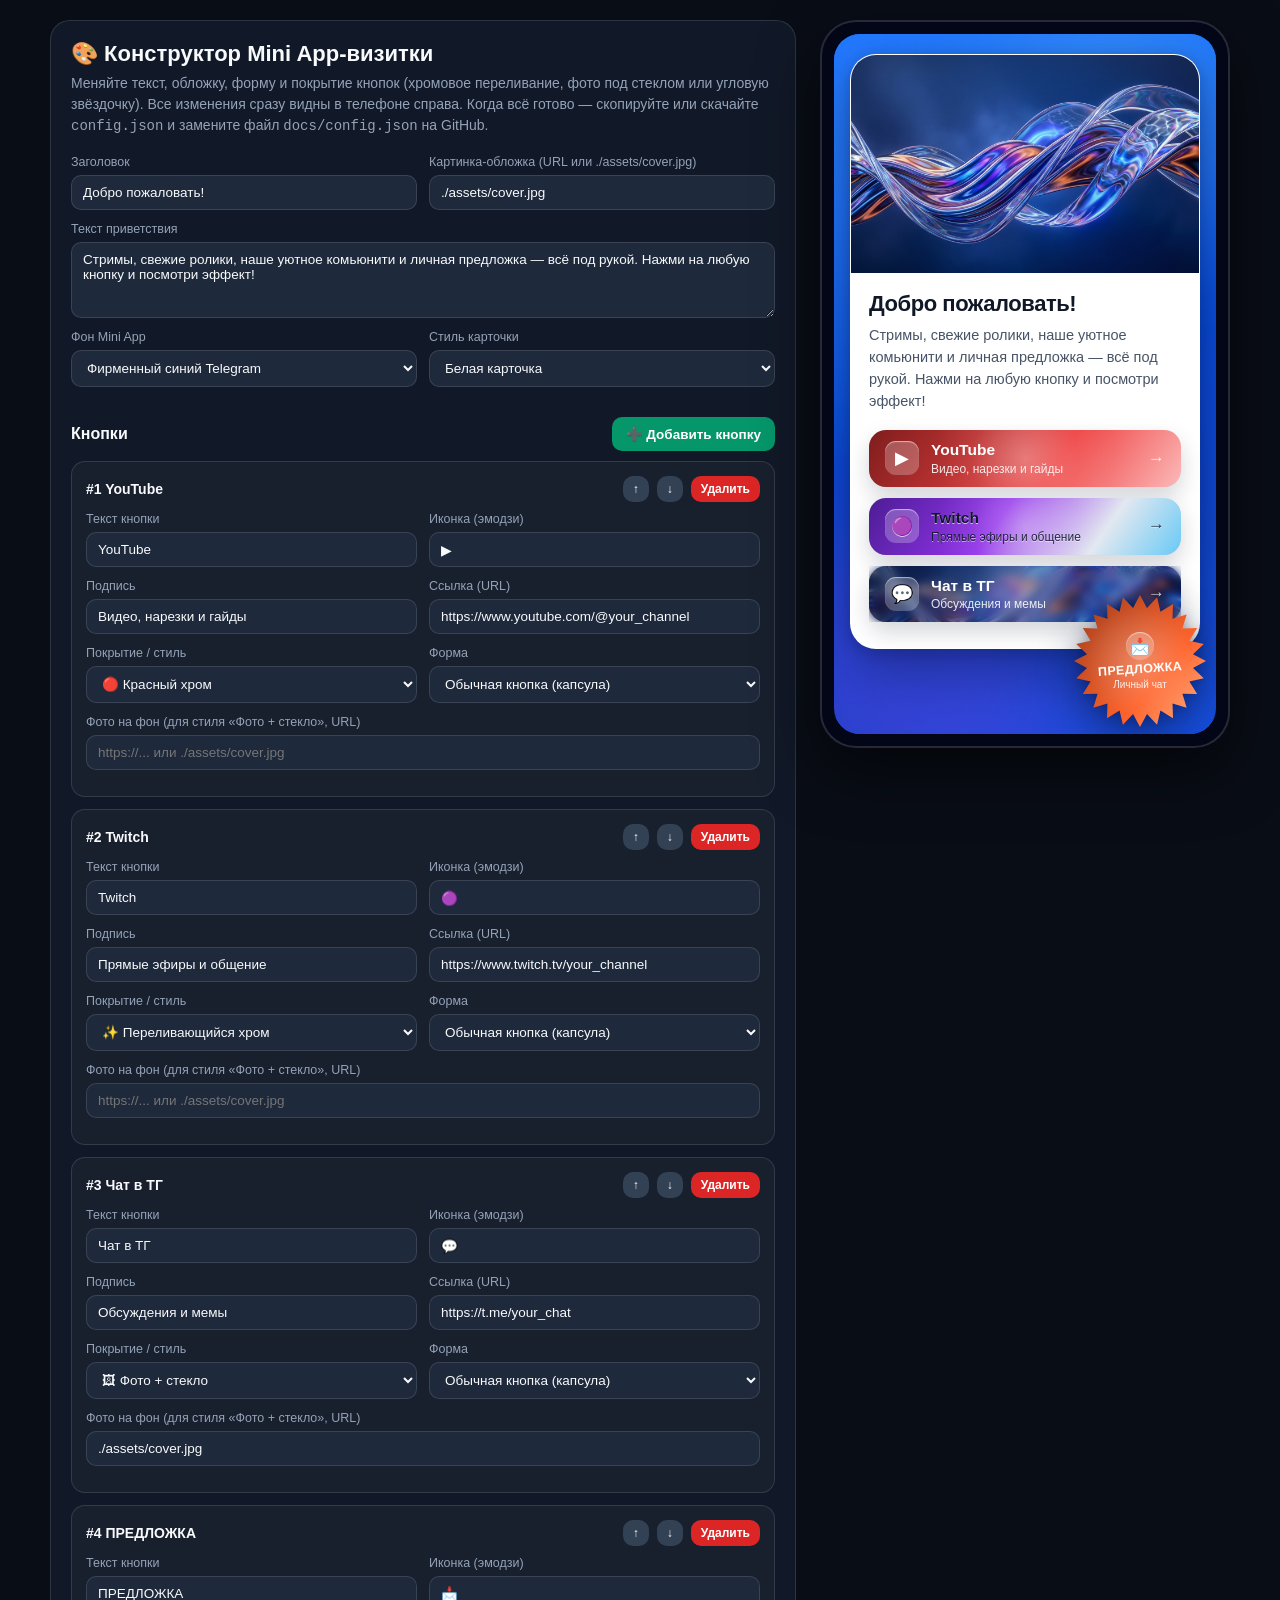
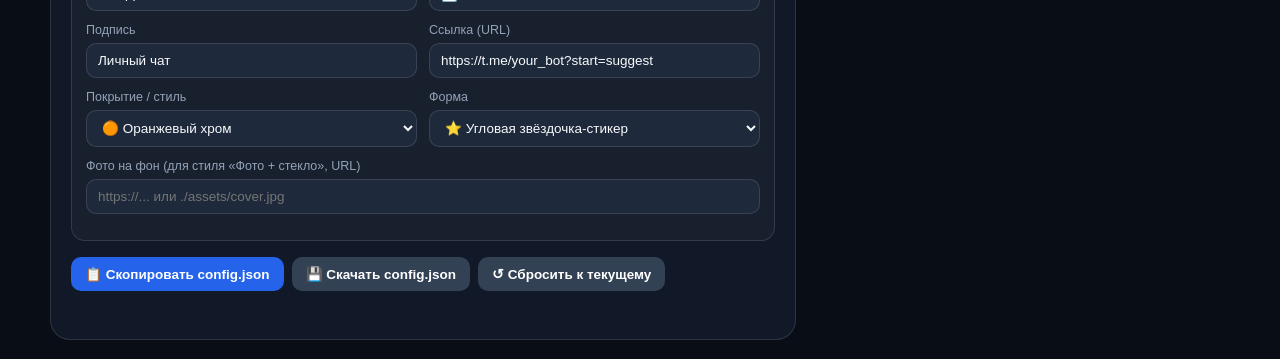
==== docs/editor.html @ f191b09d "Add Telegram channel bot and liquid-chrome Mini App" ====
<!DOCTYPE html>
<html lang="ru">
<head>
  <meta charset="UTF-8" />
  <meta name="viewport" content="width=device-width, initial-scale=1.0" />
  <title>Конструктор Mini App-визитки</title>
  <style>
    :root {
      color-scheme: dark;
      --panel-bg: #111827;
      --surface: #1e293b;
      --border: rgba(255, 255, 255, 0.12);
      --text: #f8fafc;
      --muted: #94a3b8;
      --accent: #38bdf8;
    }

    * { box-sizing: border-box; }
    body {
      margin: 0;
      font-family: -apple-system, BlinkMacSystemFont, "Segoe UI", Roboto, Inter, sans-serif;
      background: #090d16;
      color: var(--text);
      min-height: 100vh;
    }

    .layout {
      max-width: 1220px;
      margin: 0 auto;
      padding: 20px;
      display: grid;
      grid-template-columns: minmax(340px, 1fr) 410px;
      gap: 24px;
      align-items: start;
    }

    @media (max-width: 920px) {
      .layout { grid-template-columns: 1fr; }
    }

    .panel {
      background: var(--panel-bg);
      border: 1px solid var(--border);
      border-radius: 20px;
      padding: 20px;
    }

    h1 { margin: 0 0 6px; font-size: 22px; }
    .lead { margin: 0 0 18px; color: var(--muted); font-size: 14px; line-height: 1.5; }
    h2 { margin: 22px 0 10px; font-size: 16px; }

    .grid-2 {
      display: grid;
      grid-template-columns: 1fr 1fr;
      gap: 12px;
    }

    label {
      display: flex;
      flex-direction: column;
      gap: 6px;
      font-size: 12.5px;
      color: var(--muted);
      margin-bottom: 12px;
    }

    input, textarea, select {
      width: 100%;
      background: var(--surface);
      color: var(--text);
      border: 1px solid var(--border);
      border-radius: 10px;
      padding: 9px 11px;
      font: inherit;
      font-size: 13.5px;
    }

    textarea { min-height: 76px; resize: vertical; }

    .btn-card {
      background: rgba(255, 255, 255, 0.03);
      border: 1px solid var(--border);
      border-radius: 14px;
      padding: 14px;
      margin-bottom: 12px;
    }

    .btn-card-head {
      display: flex;
      justify-content: space-between;
      align-items: center;
      margin-bottom: 10px;
      gap: 8px;
    }

    .btn-card-title { font-weight: 700; font-size: 14px; }

    .actions {
      display: flex;
      flex-wrap: wrap;
      gap: 8px;
    }

    button {
      border: 0;
      border-radius: 10px;
      padding: 9px 14px;
      font: inherit;
      font-size: 13.5px;
      font-weight: 600;
      cursor: pointer;
      color: #fff;
      background: #2563eb;
    }

    button.secondary { background: #334155; }
    button.success { background: #059669; }
    button.danger { background: #dc2626; padding: 6px 10px; font-size: 12px; }
    button.small { padding: 6px 10px; font-size: 12px; }

    .phone-frame {
      position: sticky;
      top: 18px;
      background: #020617;
      border-radius: 36px;
      padding: 12px;
      border: 2px solid rgba(255, 255, 255, 0.14);
      box-shadow: 0 24px 60px rgba(0, 0, 0, 0.55);
    }

    .phone-frame iframe {
      width: 100%;
      height: 700px;
      border: 0;
      border-radius: 26px;
      display: block;
      background: #0c63ff;
    }

    .toast {
      margin-top: 10px;
      font-size: 13px;
      color: #4ade80;
      min-height: 18px;
    }
  </style>
</head>
<body>
  <div class="layout">
    <section class="panel">
      <h1>🎨 Конструктор Mini App-визитки</h1>
      <p class="lead">
        Меняйте текст, обложку, форму и покрытие кнопок (хромовое переливание, фото под стеклом или угловую звёздочку).
        Все изменения сразу видны в телефоне справа. Когда всё готово — скопируйте или скачайте <code>config.json</code> и замените файл <code>docs/config.json</code> на GitHub.
      </p>

      <div class="grid-2">
        <label>
          Заголовок
          <input id="brandTitle" type="text" />
        </label>
        <label>
          Картинка-обложка (URL или ./assets/cover.jpg)
          <input id="coverImage" type="text" />
        </label>
      </div>

      <label>
        Текст приветствия
        <textarea id="subtitle"></textarea>
      </label>

      <div class="grid-2">
        <label>
          Фон Mini App
          <select id="bgMode">
            <option value="telegram-blue">Фирменный синий Telegram</option>
            <option value="telegram-dark">Тёмный неон</option>
            <option value="telegram-theme">Авто-тема пользователя</option>
          </select>
        </label>
        <label>
          Стиль карточки
          <select id="cardTone">
            <option value="light">Белая карточка</option>
            <option value="dark">Тёмная карточка</option>
          </select>
        </label>
      </div>

      <div style="display:flex; justify-content:space-between; align-items:center; margin:18px 0 10px;">
        <h2 style="margin:0;">Кнопки</h2>
        <button id="addBtn" class="success" type="button">➕ Добавить кнопку</button>
      </div>

      <div id="buttonsEditor"></div>

      <div class="actions" style="margin-top:16px;">
        <button id="copyBtn" type="button">📋 Скопировать config.json</button>
        <button id="downloadBtn" class="secondary" type="button">💾 Скачать config.json</button>
        <button id="resetBtn" class="secondary" type="button">↺ Сбросить к текущему</button>
      </div>
      <div class="toast" id="toast"></div>
    </section>

    <aside class="phone-frame">
      <iframe id="previewFrame" src="./index.html?preview=1" title="Живой предпросмотр Mini App"></iframe>
    </aside>
  </div>

  <script>
    const STORAGE_KEY = "tg_miniapp_preview_config_v1";
    const VARIANTS = [
      ["chrome-iridescent", "✨ Переливающийся хром"],
      ["chrome-red", "🔴 Красный хром"],
      ["chrome-blue", "🔵 Синий хром"],
      ["chrome-green", "🟢 Зелёный хром"],
      ["chrome-orange", "🟠 Оранжевый хром"],
      ["photo-glass", "🖼 Фото + стекло"]
    ];
    const SHAPES = [
      ["pill", "Обычная кнопка (капсула)"],
      ["starburst", "⭐ Угловая звёздочка-стикер"]
    ];

    let state = null;
    const frame = document.getElementById("previewFrame");
    const toast = document.getElementById("toast");

    function showToast(msg) {
      toast.textContent = msg;
      setTimeout(() => { if (toast.textContent === msg) toast.textContent = ""; }, 2600);
    }

    function syncPreview() {
      localStorage.setItem(STORAGE_KEY, JSON.stringify(state));
      if (frame.contentWindow) {
        frame.contentWindow.postMessage({ type: "MINIAPP_CONFIG_UPDATE", config: state }, "*");
      }
    }

    function renderEditor() {
      document.getElementById("brandTitle").value = state.brandTitle || "";
      document.getElementById("subtitle").value = state.subtitle || "";
      document.getElementById("coverImage").value = state.coverImage || "";
      document.getElementById("bgMode").value = state.theme?.bgMode || "telegram-blue";
      document.getElementById("cardTone").value = state.theme?.cardTone || "light";

      const container = document.getElementById("buttonsEditor");
      container.innerHTML = "";

      state.buttons.forEach((btn, idx) => {
        const card = document.createElement("div");
        card.className = "btn-card";

        const variantOpts = VARIANTS.map(([val, lbl]) =>
          `<option value="${val}" ${btn.variant === val ? "selected" : ""}>${lbl}</option>`
        ).join("");
        const shapeOpts = SHAPES.map(([val, lbl]) =>
          `<option value="${val}" ${btn.shape === val ? "selected" : ""}>${lbl}</option>`
        ).join("");

        card.innerHTML = `
          <div class="btn-card-head">
            <span class="btn-card-title">#${idx + 1} ${btn.title || "Кнопка"}</span>
            <div class="actions">
              <button class="secondary small" data-move="-1" type="button">↑</button>
              <button class="secondary small" data-move="1" type="button">↓</button>
              <button class="danger" data-del="1" type="button">Удалить</button>
            </div>
          </div>
          <div class="grid-2">
            <label>Текст кнопки <input data-field="title" value="${(btn.title || "").replace(/"/g, "&quot;")}" /></label>
            <label>Иконка (эмодзи) <input data-field="icon" value="${(btn.icon || "").replace(/"/g, "&quot;")}" /></label>
          </div>
          <div class="grid-2">
            <label>Подпись <input data-field="subtitle" value="${(btn.subtitle || "").replace(/"/g, "&quot;")}" /></label>
            <label>Ссылка (URL) <input data-field="url" value="${(btn.url || "").replace(/"/g, "&quot;")}" /></label>
          </div>
          <div class="grid-2">
            <label>Покрытие / стиль <select data-field="variant">${variantOpts}</select></label>
            <label>Форма <select data-field="shape">${shapeOpts}</select></label>
          </div>
          <label>Фото на фон (для стиля «Фото + стекло», URL)
            <input data-field="bgImage" placeholder="https://... или ./assets/cover.jpg" value="${(btn.bgImage || "").replace(/"/g, "&quot;")}" />
          </label>
        `;

        card.querySelectorAll("[data-field]").forEach((input) => {
          input.addEventListener("input", () => {
            btn[input.dataset.field] = input.value;
            if (input.dataset.field === "title") {
              card.querySelector(".btn-card-title").textContent = `#${idx + 1} ${btn.title || "Кнопка"}`;
            }
            syncPreview();
          });
        });

        card.querySelectorAll("[data-move]").forEach((moveBtn) => {
          moveBtn.addEventListener("click", () => {
            const delta = Number(moveBtn.dataset.move);
            const target = idx + delta;
            if (target < 0 || target >= state.buttons.length) return;
            [state.buttons[idx], state.buttons[target]] = [state.buttons[target], state.buttons[idx]];
            renderEditor();
            syncPreview();
          });
        });

        card.querySelector("[data-del]").addEventListener("click", () => {
          state.buttons.splice(idx, 1);
          renderEditor();
          syncPreview();
        });

        container.appendChild(card);
      });
    }

    async function init() {
      const resp = await fetch(`./config.json?v=${Date.now()}`);
      state = await resp.json();
      renderEditor();
      syncPreview();

      ["brandTitle", "subtitle", "coverImage"].forEach((id) => {
        document.getElementById(id).addEventListener("input", (e) => {
          state[id] = e.target.value;
          syncPreview();
        });
      });

      ["bgMode", "cardTone"].forEach((id) => {
        document.getElementById(id).addEventListener("change", (e) => {
          state.theme = state.theme || {};
          state.theme[id] = e.target.value;
          syncPreview();
        });
      });

      document.getElementById("addBtn").addEventListener("click", () => {
        state.buttons.push({
          id: "btn_" + Date.now().toString(36),
          title: "Новая кнопка",
          subtitle: "Описание ссылки",
          url: "https://t.me/",
          icon: "✨",
          variant: "chrome-iridescent",
          shape: "pill",
          bgImage: ""
        });
        renderEditor();
        syncPreview();
      });

      document.getElementById("copyBtn").addEventListener("click", async () => {
        await navigator.clipboard.writeText(JSON.stringify(state, null, 2));
        showToast("✅ config.json скопирован в буфер обмена!");
      });

      document.getElementById("downloadBtn").addEventListener("click", () => {
        const blob = new Blob([JSON.stringify(state, null, 2)], { type: "application/json" });
        const a = document.createElement("a");
        a.href = URL.createObjectURL(blob);
        a.download = "config.json";
        a.click();
        URL.revokeObjectURL(a.href);
        showToast("💾 config.json скачан!");
      });

      document.getElementById("resetBtn").addEventListener("click", async () => {
        localStorage.removeItem(STORAGE_KEY);
        const r = await fetch(`./config.json?v=${Date.now()}`);
        state = await r.json();
        renderEditor();
        syncPreview();
        showToast("↺ Сброшено к config.json с сервера");
      });

      frame.addEventListener("load", syncPreview);
    }

    init();
  </script>
</body>
</html>
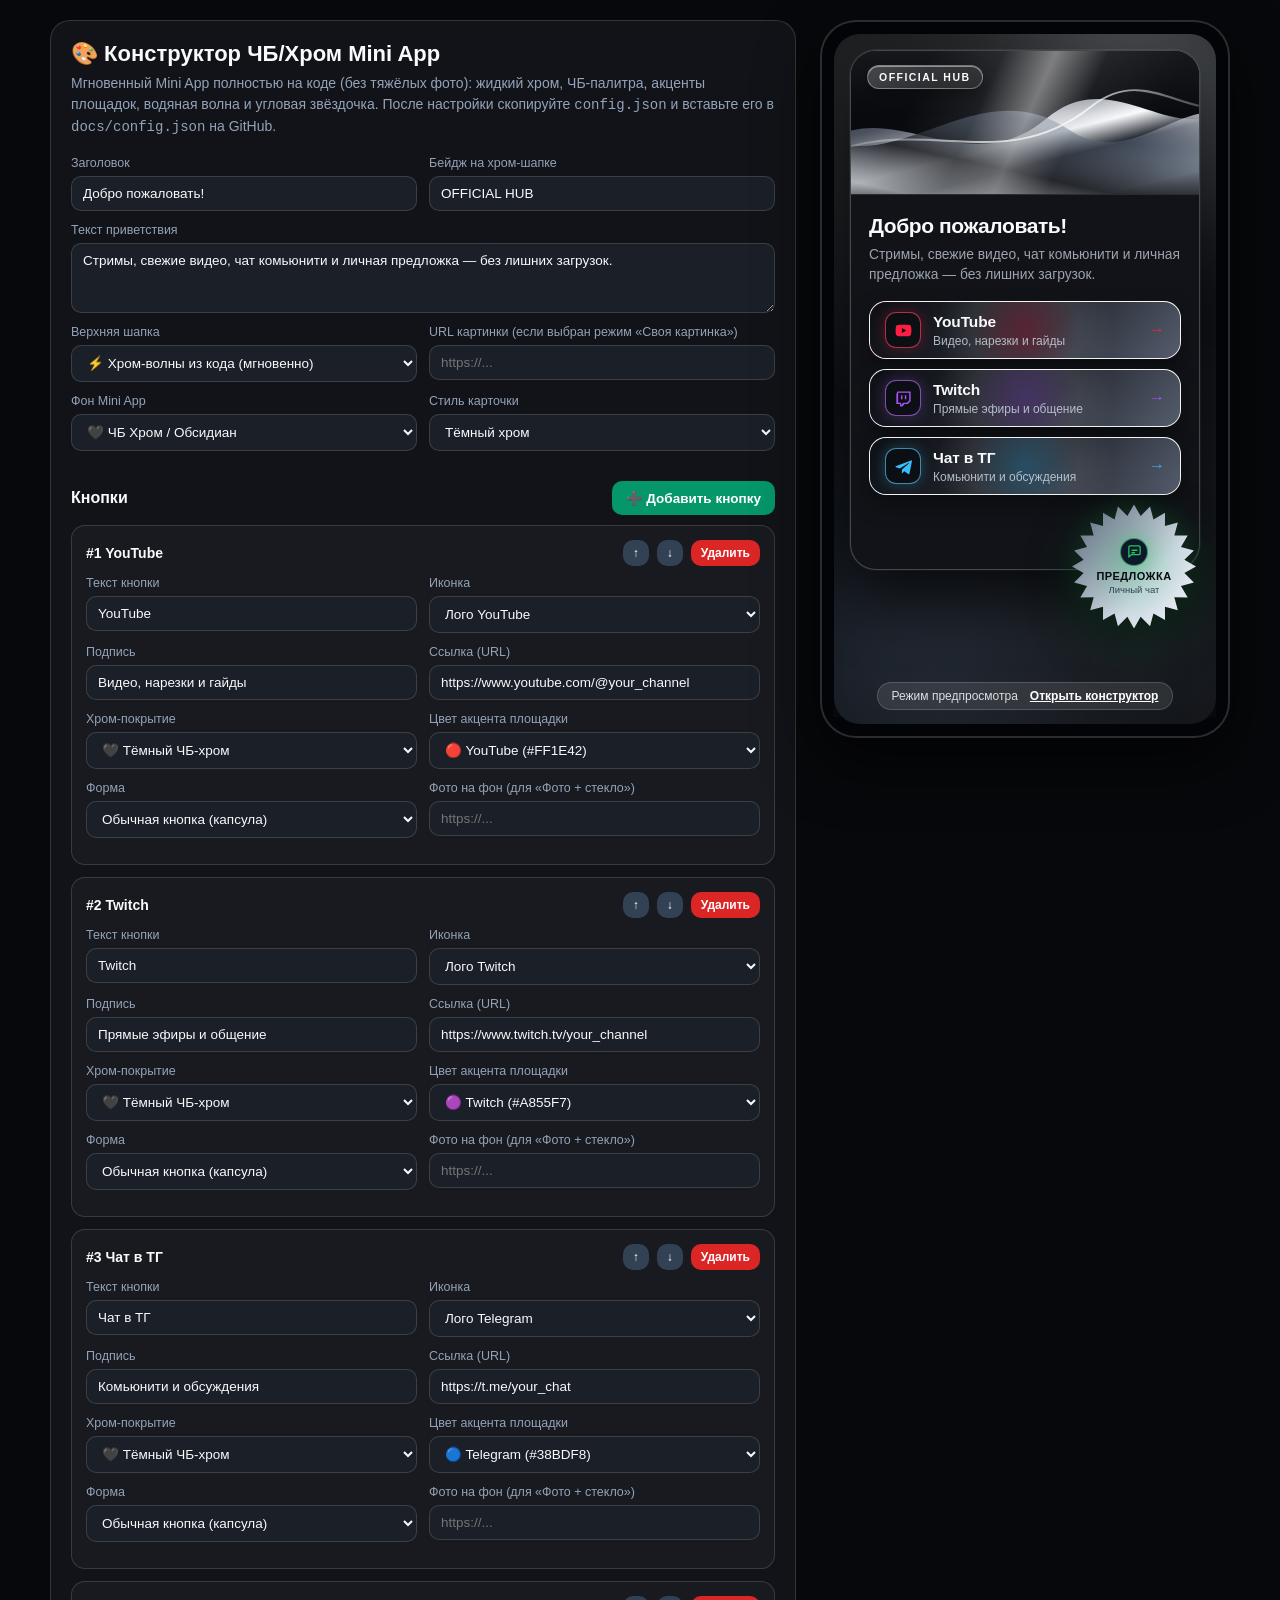
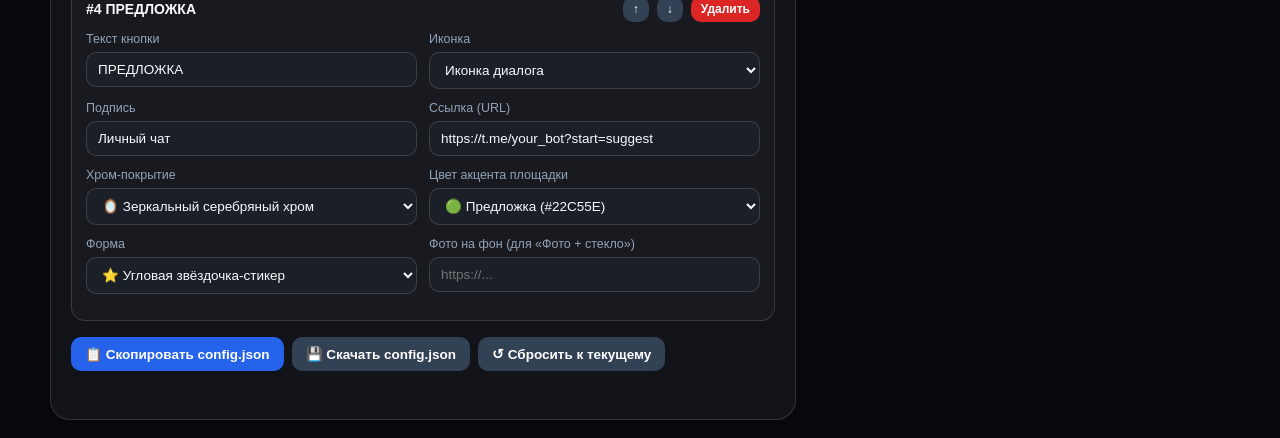
==== commit 1aec0e58: "Switch Mini App to pure-code monochrome liquid chrome with platform accents" ====
--- a/docs/editor.html
+++ b/docs/editor.html
@@ -7,19 +7,18 @@
   <style>
     :root {
       color-scheme: dark;
-      --panel-bg: #111827;
-      --surface: #1e293b;
-      --border: rgba(255, 255, 255, 0.12);
+      --panel-bg: #111318;
+      --surface: #1b1f27;
+      --border: rgba(255, 255, 255, 0.14);
       --text: #f8fafc;
       --muted: #94a3b8;
-      --accent: #38bdf8;
     }
 
     * { box-sizing: border-box; }
     body {
       margin: 0;
       font-family: -apple-system, BlinkMacSystemFont, "Segoe UI", Roboto, Inter, sans-serif;
-      background: #090d16;
+      background: #07080b;
       color: var(--text);
       min-height: 100vh;
     }
@@ -75,7 +74,7 @@
       font-size: 13.5px;
     }
 
-    textarea { min-height: 76px; resize: vertical; }
+    textarea { min-height: 70px; resize: vertical; }
 
     .btn-card {
       background: rgba(255, 255, 255, 0.03);
@@ -94,12 +93,7 @@
     }
 
     .btn-card-title { font-weight: 700; font-size: 14px; }
-
-    .actions {
-      display: flex;
-      flex-wrap: wrap;
-      gap: 8px;
-    }
+    .actions { display: flex; flex-wrap: wrap; gap: 8px; }
 
     button {
       border: 0;
@@ -121,20 +115,20 @@
     .phone-frame {
       position: sticky;
       top: 18px;
-      background: #020617;
+      background: #020408;
       border-radius: 36px;
       padding: 12px;
-      border: 2px solid rgba(255, 255, 255, 0.14);
-      box-shadow: 0 24px 60px rgba(0, 0, 0, 0.55);
+      border: 2px solid rgba(255, 255, 255, 0.16);
+      box-shadow: 0 24px 60px rgba(0, 0, 0, 0.65);
     }
 
     .phone-frame iframe {
       width: 100%;
-      height: 700px;
+      height: 690px;
       border: 0;
       border-radius: 26px;
       display: block;
-      background: #0c63ff;
+      background: #060709;
     }
 
     .toast {
@@ -148,10 +142,10 @@
 <body>
   <div class="layout">
     <section class="panel">
-      <h1>🎨 Конструктор Mini App-визитки</h1>
+      <h1>🎨 Конструктор ЧБ/Хром Mini App</h1>
       <p class="lead">
-        Меняйте текст, обложку, форму и покрытие кнопок (хромовое переливание, фото под стеклом или угловую звёздочку).
-        Все изменения сразу видны в телефоне справа. Когда всё готово — скопируйте или скачайте <code>config.json</code> и замените файл <code>docs/config.json</code> на GitHub.
+        Мгновенный Mini App полностью на коде (без тяжёлых фото): жидкий хром, ЧБ-палитра, акценты площадок, водяная волна и угловая звёздочка.
+        После настройки скопируйте <code>config.json</code> и вставьте его в <code>docs/config.json</code> на GitHub.
       </p>
 
       <div class="grid-2">
@@ -160,8 +154,8 @@
           <input id="brandTitle" type="text" />
         </label>
         <label>
-          Картинка-обложка (URL или ./assets/cover.jpg)
-          <input id="coverImage" type="text" />
+          Бейдж на хром-шапке
+          <input id="coverBadge" type="text" placeholder="OFFICIAL HUB" />
         </label>
       </div>
 
@@ -172,18 +166,33 @@
 
       <div class="grid-2">
         <label>
+          Верхняя шапка
+          <select id="coverMode">
+            <option value="chrome-code">⚡ Хром-волны из кода (мгновенно)</option>
+            <option value="image">🖼 Своя картинка по URL</option>
+            <option value="none">Без шапки</option>
+          </select>
+        </label>
+        <label>
+          URL картинки (если выбран режим «Своя картинка»)
+          <input id="coverImage" type="text" placeholder="https://..." />
+        </label>
+      </div>
+
+      <div class="grid-2">
+        <label>
           Фон Mini App
           <select id="bgMode">
-            <option value="telegram-blue">Фирменный синий Telegram</option>
-            <option value="telegram-dark">Тёмный неон</option>
-            <option value="telegram-theme">Авто-тема пользователя</option>
+            <option value="monochrome-chrome">🖤 ЧБ Хром / Обсидиан</option>
+            <option value="telegram-blue">💙 Синий Telegram</option>
+            <option value="telegram-theme">🎨 Тема пользователя</option>
           </select>
         </label>
         <label>
           Стиль карточки
           <select id="cardTone">
-            <option value="light">Белая карточка</option>
-            <option value="dark">Тёмная карточка</option>
+            <option value="dark">Тёмный хром</option>
+            <option value="light">Светлая карточка</option>
           </select>
         </label>
       </div>
@@ -211,13 +220,29 @@
   <script>
     const STORAGE_KEY = "tg_miniapp_preview_config_v1";
     const VARIANTS = [
-      ["chrome-iridescent", "✨ Переливающийся хром"],
+      ["chrome-mono", "🖤 Тёмный ЧБ-хром"],
+      ["chrome-silver", "🪞 Зеркальный серебряный хром"],
+      ["chrome-iridescent", "✨ Радужный перелив"],
       ["chrome-red", "🔴 Красный хром"],
       ["chrome-blue", "🔵 Синий хром"],
       ["chrome-green", "🟢 Зелёный хром"],
       ["chrome-orange", "🟠 Оранжевый хром"],
       ["photo-glass", "🖼 Фото + стекло"]
     ];
+    const ACCENTS = [
+      ["youtube", "🔴 YouTube (#FF1E42)"],
+      ["twitch", "🟣 Twitch (#A855F7)"],
+      ["telegram", "🔵 Telegram (#38BDF8)"],
+      ["emerald", "🟢 Предложка (#22C55E)"],
+      ["silver", "⚪ ЧБ Серебро"]
+    ];
+    const ICONS = [
+      ["youtube", "Лого YouTube"],
+      ["twitch", "Лого Twitch"],
+      ["telegram", "Лого Telegram"],
+      ["suggest", "Иконка диалога"],
+      ["link", "Иконка ссылки"]
+    ];
     const SHAPES = [
       ["pill", "Обычная кнопка (капсула)"],
       ["starburst", "⭐ Угловая звёздочка-стикер"]
@@ -239,12 +264,20 @@
       }
     }
 
+    function optionsHtml(list, selected) {
+      return list.map(([val, lbl]) =>
+        `<option value="${val}" ${selected === val ? "selected" : ""}>${lbl}</option>`
+      ).join("");
+    }
+
     function renderEditor() {
       document.getElementById("brandTitle").value = state.brandTitle || "";
+      document.getElementById("coverBadge").value = state.coverBadge || "";
       document.getElementById("subtitle").value = state.subtitle || "";
+      document.getElementById("coverMode").value = state.coverMode || "chrome-code";
       document.getElementById("coverImage").value = state.coverImage || "";
-      document.getElementById("bgMode").value = state.theme?.bgMode || "telegram-blue";
-      document.getElementById("cardTone").value = state.theme?.cardTone || "light";
+      document.getElementById("bgMode").value = state.theme?.bgMode || "monochrome-chrome";
+      document.getElementById("cardTone").value = state.theme?.cardTone || "dark";
 
       const container = document.getElementById("buttonsEditor");
       container.innerHTML = "";
@@ -252,13 +285,6 @@
       state.buttons.forEach((btn, idx) => {
         const card = document.createElement("div");
         card.className = "btn-card";
-
-        const variantOpts = VARIANTS.map(([val, lbl]) =>
-          `<option value="${val}" ${btn.variant === val ? "selected" : ""}>${lbl}</option>`
-        ).join("");
-        const shapeOpts = SHAPES.map(([val, lbl]) =>
-          `<option value="${val}" ${btn.shape === val ? "selected" : ""}>${lbl}</option>`
-        ).join("");
 
         card.innerHTML = `
           <div class="btn-card-head">
@@ -271,23 +297,25 @@
           </div>
           <div class="grid-2">
             <label>Текст кнопки <input data-field="title" value="${(btn.title || "").replace(/"/g, "&quot;")}" /></label>
-            <label>Иконка (эмодзи) <input data-field="icon" value="${(btn.icon || "").replace(/"/g, "&quot;")}" /></label>
+            <label>Иконка <select data-field="icon">${optionsHtml(ICONS, btn.icon || "link")}</select></label>
           </div>
           <div class="grid-2">
             <label>Подпись <input data-field="subtitle" value="${(btn.subtitle || "").replace(/"/g, "&quot;")}" /></label>
             <label>Ссылка (URL) <input data-field="url" value="${(btn.url || "").replace(/"/g, "&quot;")}" /></label>
           </div>
           <div class="grid-2">
-            <label>Покрытие / стиль <select data-field="variant">${variantOpts}</select></label>
-            <label>Форма <select data-field="shape">${shapeOpts}</select></label>
+            <label>Хром-покрытие <select data-field="variant">${optionsHtml(VARIANTS, btn.variant || "chrome-mono")}</select></label>
+            <label>Цвет акцента площадки <select data-field="accent">${optionsHtml(ACCENTS, btn.accent || "silver")}</select></label>
           </div>
-          <label>Фото на фон (для стиля «Фото + стекло», URL)
-            <input data-field="bgImage" placeholder="https://... или ./assets/cover.jpg" value="${(btn.bgImage || "").replace(/"/g, "&quot;")}" />
-          </label>
+          <div class="grid-2">
+            <label>Форма <select data-field="shape">${optionsHtml(SHAPES, btn.shape || "pill")}</select></label>
+            <label>Фото на фон (для «Фото + стекло») <input data-field="bgImage" placeholder="https://..." value="${(btn.bgImage || "").replace(/"/g, "&quot;")}" /></label>
+          </div>
         `;
 
         card.querySelectorAll("[data-field]").forEach((input) => {
-          input.addEventListener("input", () => {
+          const evName = input.tagName === "SELECT" ? "change" : "input";
+          input.addEventListener(evName, () => {
             btn[input.dataset.field] = input.value;
             if (input.dataset.field === "title") {
               card.querySelector(".btn-card-title").textContent = `#${idx + 1} ${btn.title || "Кнопка"}`;
@@ -323,11 +351,16 @@
       renderEditor();
       syncPreview();
 
-      ["brandTitle", "subtitle", "coverImage"].forEach((id) => {
+      ["brandTitle", "coverBadge", "subtitle", "coverImage"].forEach((id) => {
         document.getElementById(id).addEventListener("input", (e) => {
           state[id] = e.target.value;
           syncPreview();
         });
+      });
+
+      document.getElementById("coverMode").addEventListener("change", (e) => {
+        state.coverMode = e.target.value;
+        syncPreview();
       });
 
       ["bgMode", "cardTone"].forEach((id) => {
@@ -341,11 +374,12 @@
       document.getElementById("addBtn").addEventListener("click", () => {
         state.buttons.push({
           id: "btn_" + Date.now().toString(36),
-          title: "Новая кнопка",
-          subtitle: "Описание ссылки",
+          title: "Новая ссылка",
+          subtitle: "Описание",
           url: "https://t.me/",
-          icon: "✨",
-          variant: "chrome-iridescent",
+          icon: "link",
+          variant: "chrome-mono",
+          accent: "silver",
           shape: "pill",
           bgImage: ""
         });
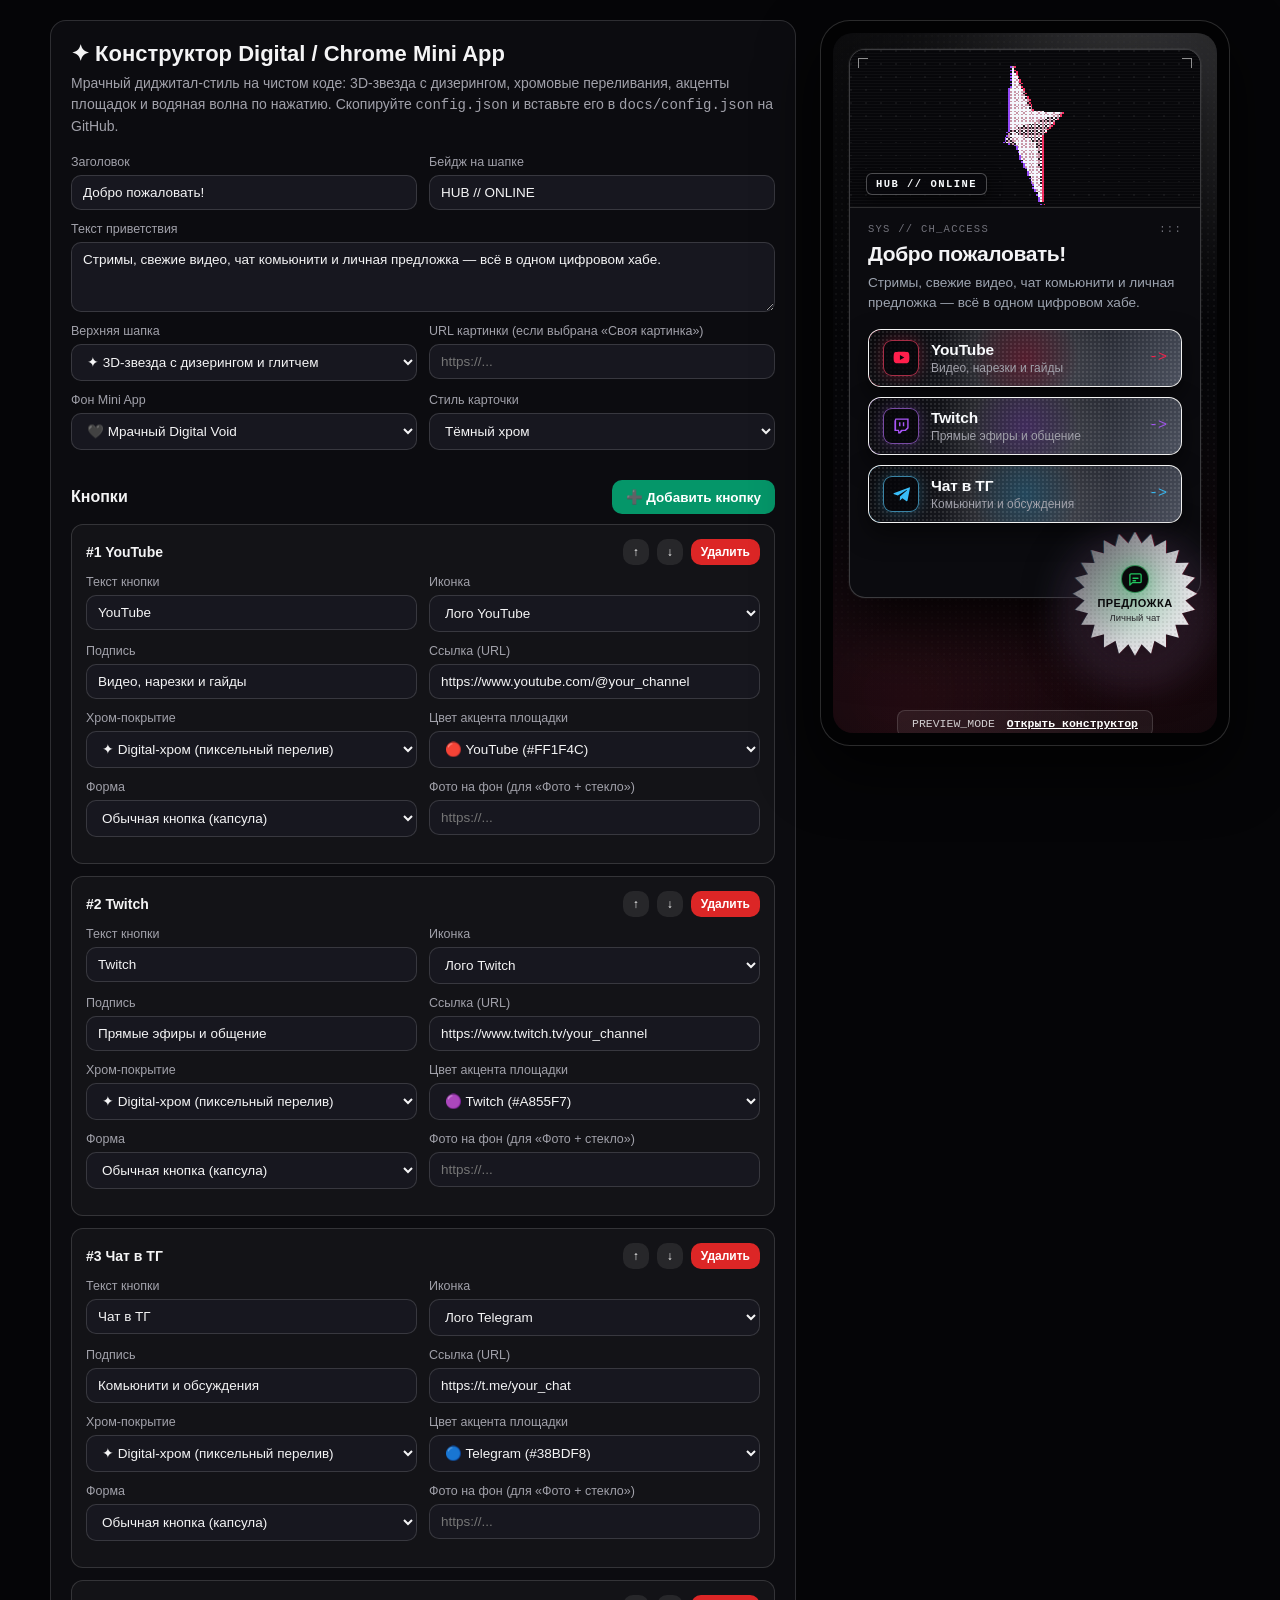
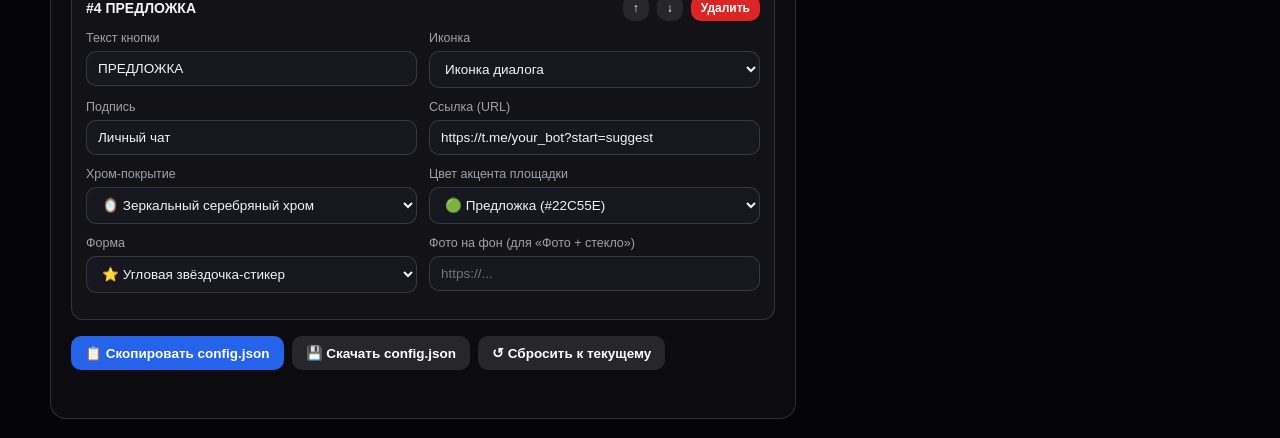
==== commit 310d1090: "Add 3D Bayer-dithered cyber-star header and dark digital chrome style" ====
--- a/docs/editor.html
+++ b/docs/editor.html
@@ -3,22 +3,22 @@
 <head>
   <meta charset="UTF-8" />
   <meta name="viewport" content="width=device-width, initial-scale=1.0" />
-  <title>Конструктор Mini App-визитки</title>
+  <title>Конструктор Digital / Chrome Mini App</title>
   <style>
     :root {
       color-scheme: dark;
-      --panel-bg: #111318;
-      --surface: #1b1f27;
+      --panel-bg: #0c0c10;
+      --surface: #17171f;
       --border: rgba(255, 255, 255, 0.14);
-      --text: #f8fafc;
-      --muted: #94a3b8;
+      --text: #f4f4f5;
+      --muted: #a1a1aa;
     }
 
     * { box-sizing: border-box; }
     body {
       margin: 0;
       font-family: -apple-system, BlinkMacSystemFont, "Segoe UI", Roboto, Inter, sans-serif;
-      background: #07080b;
+      background: #050507;
       color: var(--text);
       min-height: 100vh;
     }
@@ -40,7 +40,7 @@
     .panel {
       background: var(--panel-bg);
       border: 1px solid var(--border);
-      border-radius: 20px;
+      border-radius: 16px;
       padding: 20px;
     }
 
@@ -79,7 +79,7 @@
     .btn-card {
       background: rgba(255, 255, 255, 0.03);
       border: 1px solid var(--border);
-      border-radius: 14px;
+      border-radius: 12px;
       padding: 14px;
       margin-bottom: 12px;
     }
@@ -107,7 +107,7 @@
       background: #2563eb;
     }
 
-    button.secondary { background: #334155; }
+    button.secondary { background: #27272a; }
     button.success { background: #059669; }
     button.danger { background: #dc2626; padding: 6px 10px; font-size: 12px; }
     button.small { padding: 6px 10px; font-size: 12px; }
@@ -115,20 +115,20 @@
     .phone-frame {
       position: sticky;
       top: 18px;
-      background: #020408;
-      border-radius: 36px;
+      background: #020203;
+      border-radius: 30px;
       padding: 12px;
-      border: 2px solid rgba(255, 255, 255, 0.16);
-      box-shadow: 0 24px 60px rgba(0, 0, 0, 0.65);
+      border: 1.5px solid rgba(255, 255, 255, 0.16);
+      box-shadow: 0 24px 60px rgba(0, 0, 0, 0.75);
     }
 
     .phone-frame iframe {
       width: 100%;
-      height: 690px;
+      height: 700px;
       border: 0;
-      border-radius: 26px;
+      border-radius: 20px;
       display: block;
-      background: #060709;
+      background: #050507;
     }
 
     .toast {
@@ -142,10 +142,10 @@
 <body>
   <div class="layout">
     <section class="panel">
-      <h1>🎨 Конструктор ЧБ/Хром Mini App</h1>
+      <h1>✦ Конструктор Digital / Chrome Mini App</h1>
       <p class="lead">
-        Мгновенный Mini App полностью на коде (без тяжёлых фото): жидкий хром, ЧБ-палитра, акценты площадок, водяная волна и угловая звёздочка.
-        После настройки скопируйте <code>config.json</code> и вставьте его в <code>docs/config.json</code> на GitHub.
+        Мрачный диджитал-стиль на чистом коде: 3D-звезда с дизерингом, хромовые переливания, акценты площадок и водяная волна по нажатию.
+        Скопируйте <code>config.json</code> и вставьте его в <code>docs/config.json</code> на GitHub.
       </p>
 
       <div class="grid-2">
@@ -154,8 +154,8 @@
           <input id="brandTitle" type="text" />
         </label>
         <label>
-          Бейдж на хром-шапке
-          <input id="coverBadge" type="text" placeholder="OFFICIAL HUB" />
+          Бейдж на шапке
+          <input id="coverBadge" type="text" placeholder="HUB // ONLINE" />
         </label>
       </div>
 
@@ -168,13 +168,14 @@
         <label>
           Верхняя шапка
           <select id="coverMode">
-            <option value="chrome-code">⚡ Хром-волны из кода (мгновенно)</option>
+            <option value="dither-star">✦ 3D-звезда с дизерингом и глитчем</option>
+            <option value="chrome-code">〰 ЧБ Хром-волны из кода</option>
             <option value="image">🖼 Своя картинка по URL</option>
             <option value="none">Без шапки</option>
           </select>
         </label>
         <label>
-          URL картинки (если выбран режим «Своя картинка»)
+          URL картинки (если выбрана «Своя картинка»)
           <input id="coverImage" type="text" placeholder="https://..." />
         </label>
       </div>
@@ -183,7 +184,8 @@
         <label>
           Фон Mini App
           <select id="bgMode">
-            <option value="monochrome-chrome">🖤 ЧБ Хром / Обсидиан</option>
+            <option value="cyber-void">🖤 Мрачный Digital Void</option>
+            <option value="monochrome-chrome">🪞 ЧБ Хром-металл</option>
             <option value="telegram-blue">💙 Синий Telegram</option>
             <option value="telegram-theme">🎨 Тема пользователя</option>
           </select>
@@ -220,7 +222,8 @@
   <script>
     const STORAGE_KEY = "tg_miniapp_preview_config_v1";
     const VARIANTS = [
-      ["chrome-mono", "🖤 Тёмный ЧБ-хром"],
+      ["cyber-dither", "✦ Digital-хром (пиксельный перелив)"],
+      ["chrome-mono", "🖤 Гладкий ЧБ-хром"],
       ["chrome-silver", "🪞 Зеркальный серебряный хром"],
       ["chrome-iridescent", "✨ Радужный перелив"],
       ["chrome-red", "🔴 Красный хром"],
@@ -230,7 +233,7 @@
       ["photo-glass", "🖼 Фото + стекло"]
     ];
     const ACCENTS = [
-      ["youtube", "🔴 YouTube (#FF1E42)"],
+      ["youtube", "🔴 YouTube (#FF1F4C)"],
       ["twitch", "🟣 Twitch (#A855F7)"],
       ["telegram", "🔵 Telegram (#38BDF8)"],
       ["emerald", "🟢 Предложка (#22C55E)"],
@@ -274,9 +277,9 @@
       document.getElementById("brandTitle").value = state.brandTitle || "";
       document.getElementById("coverBadge").value = state.coverBadge || "";
       document.getElementById("subtitle").value = state.subtitle || "";
-      document.getElementById("coverMode").value = state.coverMode || "chrome-code";
+      document.getElementById("coverMode").value = state.coverMode || "dither-star";
       document.getElementById("coverImage").value = state.coverImage || "";
-      document.getElementById("bgMode").value = state.theme?.bgMode || "monochrome-chrome";
+      document.getElementById("bgMode").value = state.theme?.bgMode || "cyber-void";
       document.getElementById("cardTone").value = state.theme?.cardTone || "dark";
 
       const container = document.getElementById("buttonsEditor");
@@ -304,7 +307,7 @@
             <label>Ссылка (URL) <input data-field="url" value="${(btn.url || "").replace(/"/g, "&quot;")}" /></label>
           </div>
           <div class="grid-2">
-            <label>Хром-покрытие <select data-field="variant">${optionsHtml(VARIANTS, btn.variant || "chrome-mono")}</select></label>
+            <label>Хром-покрытие <select data-field="variant">${optionsHtml(VARIANTS, btn.variant || "cyber-dither")}</select></label>
             <label>Цвет акцента площадки <select data-field="accent">${optionsHtml(ACCENTS, btn.accent || "silver")}</select></label>
           </div>
           <div class="grid-2">
@@ -378,7 +381,7 @@
           subtitle: "Описание",
           url: "https://t.me/",
           icon: "link",
-          variant: "chrome-mono",
+          variant: "cyber-dither",
           accent: "silver",
           shape: "pill",
           bgImage: ""
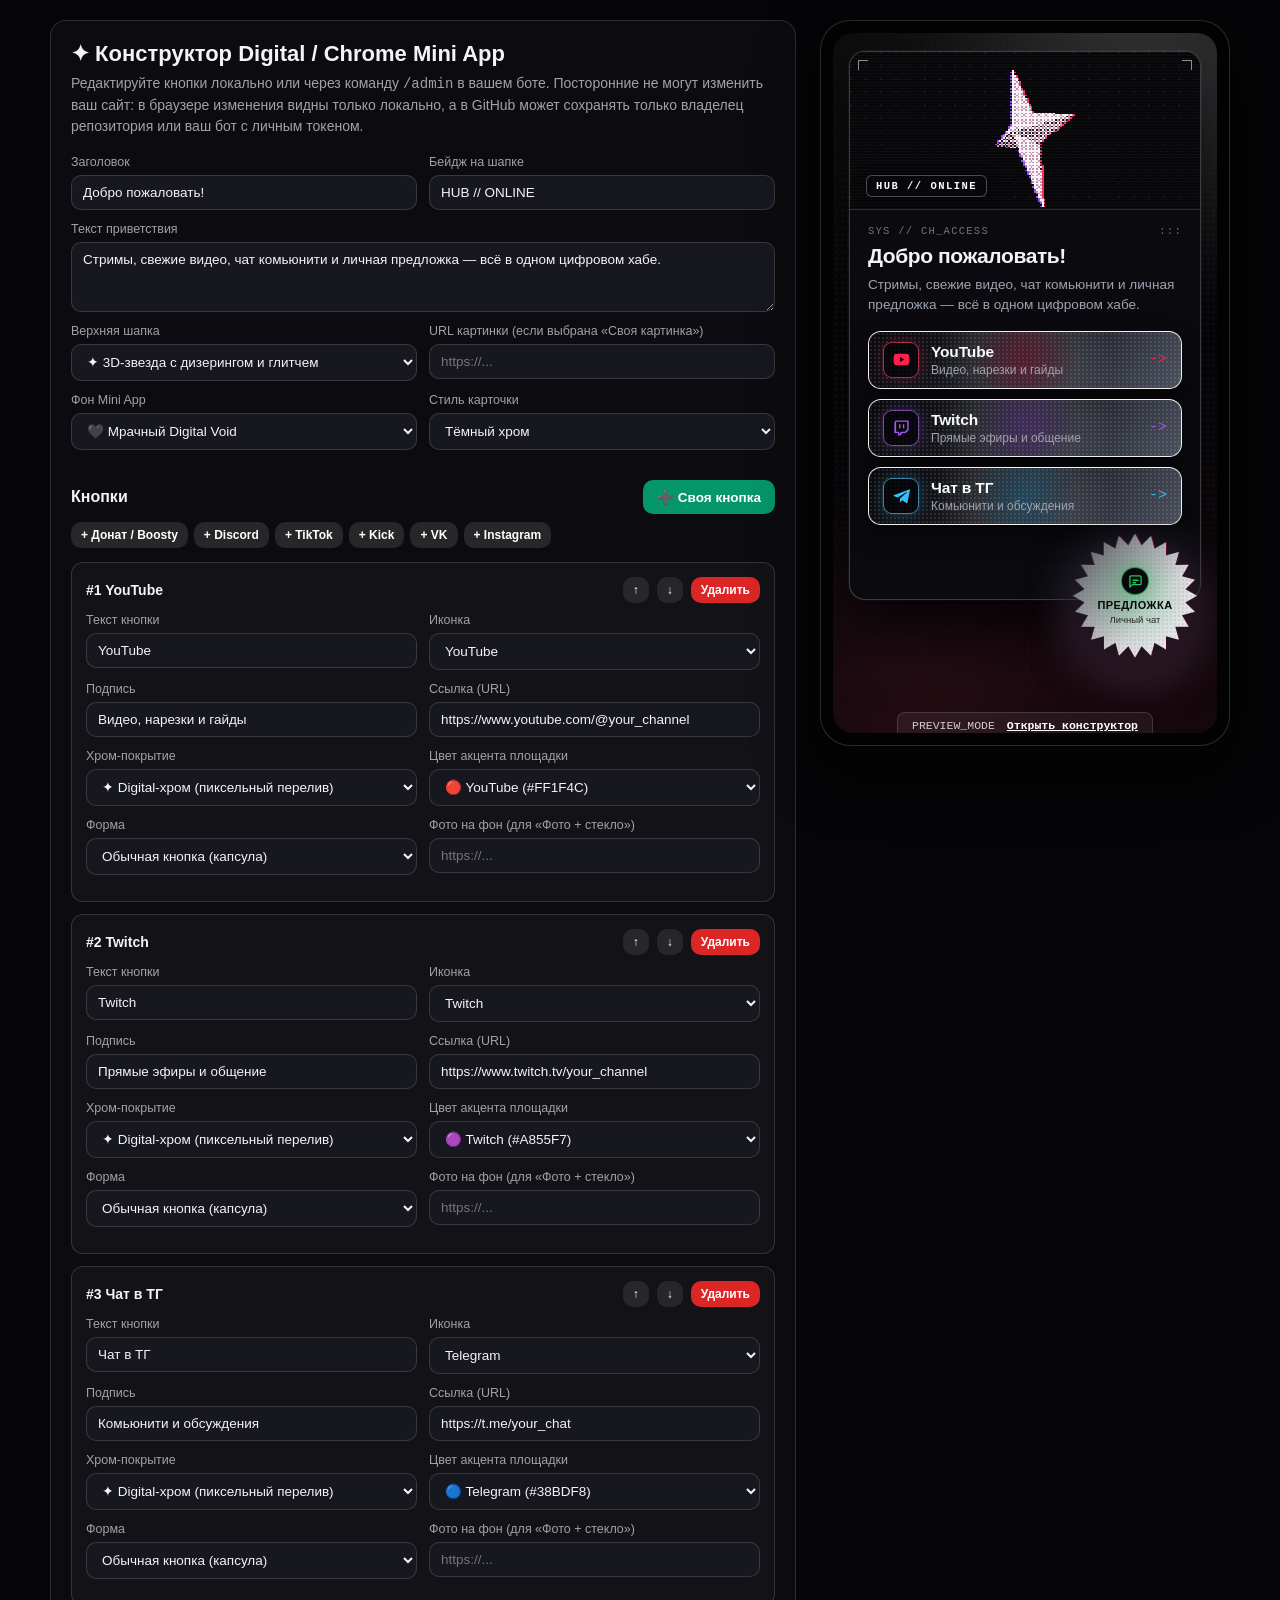
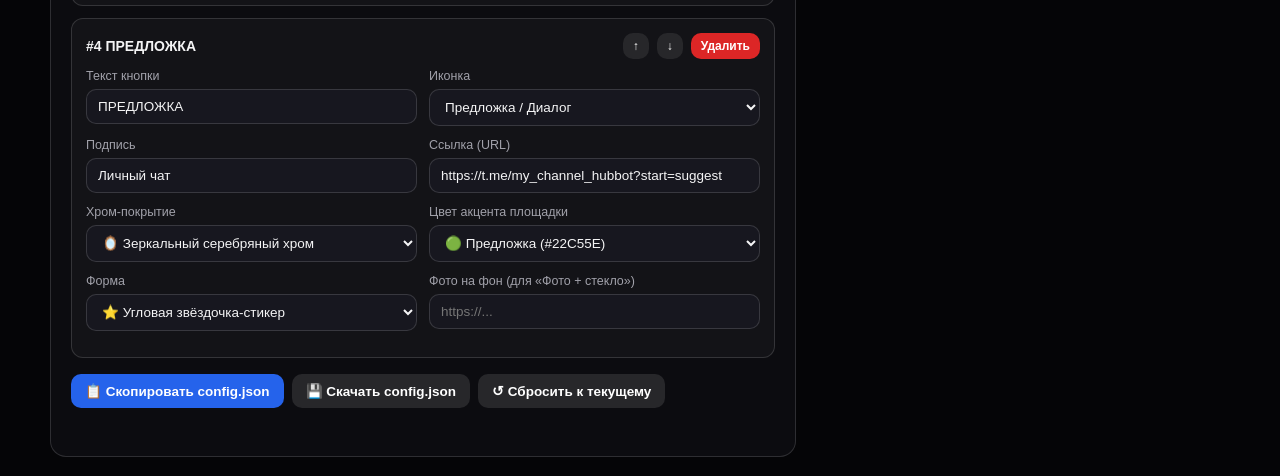
==== commit 3e0a29c5: "Add Mini App button manager in /admin, extra platform presets, and security hardening" ====
--- a/docs/editor.html
+++ b/docs/editor.html
@@ -76,6 +76,13 @@
 
     textarea { min-height: 70px; resize: vertical; }
 
+    .preset-bar {
+      display: flex;
+      flex-wrap: wrap;
+      gap: 6px;
+      margin-bottom: 14px;
+    }
+
     .btn-card {
       background: rgba(255, 255, 255, 0.03);
       border: 1px solid var(--border);
@@ -144,8 +151,8 @@
     <section class="panel">
       <h1>✦ Конструктор Digital / Chrome Mini App</h1>
       <p class="lead">
-        Мрачный диджитал-стиль на чистом коде: 3D-звезда с дизерингом, хромовые переливания, акценты площадок и водяная волна по нажатию.
-        Скопируйте <code>config.json</code> и вставьте его в <code>docs/config.json</code> на GitHub.
+        Редактируйте кнопки локально или через команду <code>/admin</code> в вашем боте.
+        Посторонние не могут изменить ваш сайт: в браузере изменения видны только локально, а в GitHub может сохранять только владелец репозитория или ваш бот с личным токеном.
       </p>
 
       <div class="grid-2">
@@ -199,11 +206,12 @@
         </label>
       </div>
 
-      <div style="display:flex; justify-content:space-between; align-items:center; margin:18px 0 10px;">
+      <div style="display:flex; justify-content:space-between; align-items:center; margin:18px 0 8px;">
         <h2 style="margin:0;">Кнопки</h2>
-        <button id="addBtn" class="success" type="button">➕ Добавить кнопку</button>
+        <button id="addBtn" class="success" type="button">➕ Своя кнопка</button>
       </div>
 
+      <div class="preset-bar" id="presetBar"></div>
       <div id="buttonsEditor"></div>
 
       <div class="actions" style="margin-top:16px;">
@@ -237,23 +245,51 @@
       ["twitch", "🟣 Twitch (#A855F7)"],
       ["telegram", "🔵 Telegram (#38BDF8)"],
       ["emerald", "🟢 Предложка (#22C55E)"],
+      ["donate", "🟡 Boosty / Донат (#F59E0B)"],
+      ["discord", "🟣 Discord (#6366F1)"],
+      ["tiktok", "🩷 TikTok (#FF0050)"],
+      ["kick", "🟢 Kick (#53FC18)"],
+      ["vk", "🔵 VK (#3B82F6)"],
+      ["instagram", "🩷 Instagram (#EC4899)"],
       ["silver", "⚪ ЧБ Серебро"]
     ];
     const ICONS = [
-      ["youtube", "Лого YouTube"],
-      ["twitch", "Лого Twitch"],
-      ["telegram", "Лого Telegram"],
-      ["suggest", "Иконка диалога"],
-      ["link", "Иконка ссылки"]
+      ["youtube", "YouTube"],
+      ["twitch", "Twitch"],
+      ["telegram", "Telegram"],
+      ["suggest", "Предложка / Диалог"],
+      ["donate", "Донат / Boosty"],
+      ["discord", "Discord"],
+      ["tiktok", "TikTok"],
+      ["kick", "Kick"],
+      ["vk", "VK"],
+      ["instagram", "Instagram"],
+      ["link", "Ссылка"]
     ];
     const SHAPES = [
       ["pill", "Обычная кнопка (капсула)"],
       ["starburst", "⭐ Угловая звёздочка-стикер"]
     ];
+    const PRESETS = [
+      { label: "+ Донат / Boosty", title: "Поддержать", subtitle: "Boosty / DonationAlerts", icon: "donate", accent: "donate", url: "https://boosty.to/" },
+      { label: "+ Discord", title: "Discord", subtitle: "Голосовой сервер", icon: "discord", accent: "discord", url: "https://discord.gg/" },
+      { label: "+ TikTok", title: "TikTok", subtitle: "Клипы и шортсы", icon: "tiktok", accent: "tiktok", url: "https://www.tiktok.com/" },
+      { label: "+ Kick", title: "Kick", subtitle: "Стримы", icon: "kick", accent: "kick", url: "https://kick.com/" },
+      { label: "+ VK", title: "VK", subtitle: "Паблик и посты", icon: "vk", accent: "vk", url: "https://vk.com/" },
+      { label: "+ Instagram", title: "Instagram", subtitle: "Сторис и фото", icon: "instagram", accent: "instagram", url: "https://instagram.com/" }
+    ];
 
     let state = null;
     const frame = document.getElementById("previewFrame");
     const toast = document.getElementById("toast");
+
+    function escapeHtml(str) {
+      return String(str || "")
+        .replace(/&/g, "&amp;")
+        .replace(/</g, "&lt;")
+        .replace(/>/g, "&gt;")
+        .replace(/"/g, "&quot;");
+    }
 
     function showToast(msg) {
       toast.textContent = msg;
@@ -271,6 +307,35 @@
       return list.map(([val, lbl]) =>
         `<option value="${val}" ${selected === val ? "selected" : ""}>${lbl}</option>`
       ).join("");
+    }
+
+    function addButtonFromPreset(preset) {
+      state.buttons.push({
+        id: "btn_" + Date.now().toString(36),
+        title: preset.title,
+        subtitle: preset.subtitle,
+        url: preset.url,
+        icon: preset.icon,
+        variant: "cyber-dither",
+        accent: preset.accent,
+        shape: "pill",
+        bgImage: ""
+      });
+      renderEditor();
+      syncPreview();
+    }
+
+    function renderPresetBar() {
+      const bar = document.getElementById("presetBar");
+      bar.innerHTML = "";
+      PRESETS.forEach((p) => {
+        const b = document.createElement("button");
+        b.type = "button";
+        b.className = "secondary small";
+        b.textContent = p.label;
+        b.addEventListener("click", () => addButtonFromPreset(p));
+        bar.appendChild(b);
+      });
     }
 
     function renderEditor() {
@@ -291,7 +356,7 @@
 
         card.innerHTML = `
           <div class="btn-card-head">
-            <span class="btn-card-title">#${idx + 1} ${btn.title || "Кнопка"}</span>
+            <span class="btn-card-title">#${idx + 1} ${escapeHtml(btn.title || "Кнопка")}</span>
             <div class="actions">
               <button class="secondary small" data-move="-1" type="button">↑</button>
               <button class="secondary small" data-move="1" type="button">↓</button>
@@ -299,12 +364,12 @@
             </div>
           </div>
           <div class="grid-2">
-            <label>Текст кнопки <input data-field="title" value="${(btn.title || "").replace(/"/g, "&quot;")}" /></label>
+            <label>Текст кнопки <input data-field="title" value="${escapeHtml(btn.title)}" /></label>
             <label>Иконка <select data-field="icon">${optionsHtml(ICONS, btn.icon || "link")}</select></label>
           </div>
           <div class="grid-2">
-            <label>Подпись <input data-field="subtitle" value="${(btn.subtitle || "").replace(/"/g, "&quot;")}" /></label>
-            <label>Ссылка (URL) <input data-field="url" value="${(btn.url || "").replace(/"/g, "&quot;")}" /></label>
+            <label>Подпись <input data-field="subtitle" value="${escapeHtml(btn.subtitle)}" /></label>
+            <label>Ссылка (URL) <input data-field="url" value="${escapeHtml(btn.url)}" /></label>
           </div>
           <div class="grid-2">
             <label>Хром-покрытие <select data-field="variant">${optionsHtml(VARIANTS, btn.variant || "cyber-dither")}</select></label>
@@ -312,7 +377,7 @@
           </div>
           <div class="grid-2">
             <label>Форма <select data-field="shape">${optionsHtml(SHAPES, btn.shape || "pill")}</select></label>
-            <label>Фото на фон (для «Фото + стекло») <input data-field="bgImage" placeholder="https://..." value="${(btn.bgImage || "").replace(/"/g, "&quot;")}" /></label>
+            <label>Фото на фон (для «Фото + стекло») <input data-field="bgImage" placeholder="https://..." value="${escapeHtml(btn.bgImage)}" /></label>
           </div>
         `;
 
@@ -349,6 +414,7 @@
     }
 
     async function init() {
+      renderPresetBar();
       const resp = await fetch(`./config.json?v=${Date.now()}`);
       state = await resp.json();
       renderEditor();
@@ -375,19 +441,13 @@
       });
 
       document.getElementById("addBtn").addEventListener("click", () => {
-        state.buttons.push({
-          id: "btn_" + Date.now().toString(36),
+        addButtonFromPreset({
           title: "Новая ссылка",
           subtitle: "Описание",
-          url: "https://t.me/",
           icon: "link",
-          variant: "cyber-dither",
           accent: "silver",
-          shape: "pill",
-          bgImage: ""
-        });
-        renderEditor();
-        syncPreview();
+          url: "https://t.me/"
+        });
       });
 
       document.getElementById("copyBtn").addEventListener("click", async () => {
